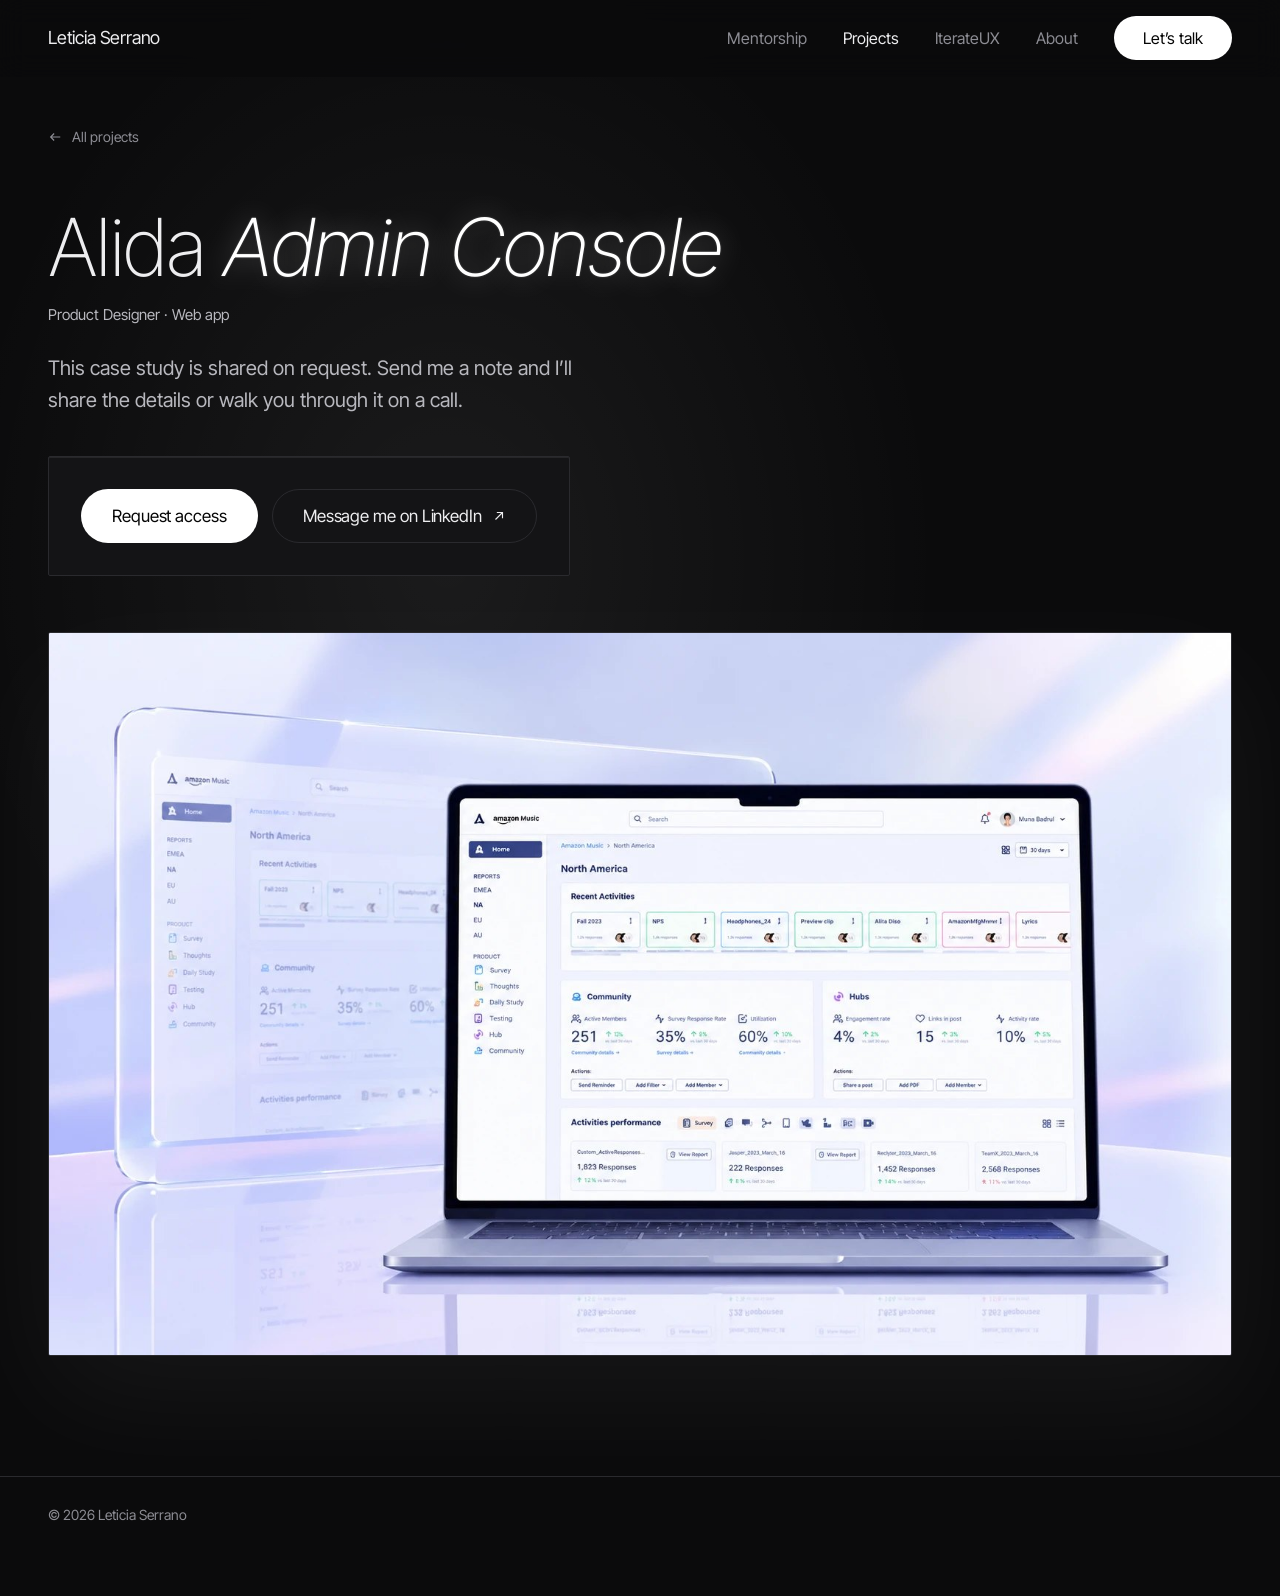
==== case-study/alida-admin-console.html @ 57ed372b "Leticia Serrano portfolio Static site for serranoleticia.com: home page, password-protected MentorHo" ====
<!doctype html>
<html lang="en" class="no-js">
<head>
  <meta charset="utf-8">
  <meta name="viewport" content="width=device-width, initial-scale=1">
  <title>Alida Admin Console · Leticia Serrano</title>
  <meta name="description" content="Alida Admin Console: case study shared on request.">
  <meta name="theme-color" content="#0b0b0c">
  <link rel="preconnect" href="https://fonts.googleapis.com">
  <link rel="preconnect" href="https://fonts.gstatic.com" crossorigin>
  <link rel="stylesheet" href="https://fonts.googleapis.com/css2?family=Inter+Tight:ital,wght@0,200;0,300;0,400;0,500;1,200;1,300&display=swap">
  <link rel="stylesheet" href="../assets/styles.css">
</head>
<body>
  <a class="skip" href="#main">Skip to content</a>
  <header class="nav">
    <div class="wrap nav__inner">
      <a class="nav__brand" href="../index.html">Leticia Serrano</a>
      <button class="nav__toggle" type="button" aria-expanded="false" aria-controls="nav-links">Menu</button>
      <ul class="nav__links" id="nav-links">
        <li><a href="../index.html#mentoring">Mentorship</a></li>
        <li><a href="../index.html#projects" aria-current="page">Projects</a></li>
        <li><a href="../index.html#iterateux">IterateUX</a></li>
        <li><a href="../index.html#about">About</a></li>
        <li><a class="btn btn--primary" href="../index.html#contact">Let’s talk</a></li>
      </ul>
    </div>
  </header>
  <main id="main">
    <section class="cs-hero gate">
      <div class="wrap">
        <a class="back" href="../index.html#projects"><svg class="arrow" viewBox="0 0 16 16" fill="none" stroke="currentColor" stroke-width="1.3" aria-hidden="true"><path d="M14 8H3M7 4L3 8l4 4"/></svg> All projects</a>
        <h1 class="display gate__title">Alida <span class="lit">Admin Console</span></h1>
        <p class="meta">Product Designer · Web app</p>
        <p class="body-l gate__lede">This case study is shared on request. Send me a note and I’ll share the details or walk you through it on a call.</p>
        <div class="card gate__form gate__form--request">
          <a class="btn btn--primary btn--lg" href="../index.html#contact">Request access</a>
          <a class="btn btn--ghost btn--lg" href="https://www.linkedin.com/in/leticiacserrano/" target="_blank" rel="noopener">Message me on LinkedIn <svg class="arrow arrow--ne" viewBox="0 0 16 16" fill="none" stroke="currentColor" stroke-width="1.3" aria-hidden="true"><path d="M4 12L12 4M5.5 4H12v6.5"/></svg></a>
        </div>
        <figure class="request__shot"><img src="../assets/img/alida-console.jpg" alt="Alida admin console on a laptop: recent activities, community and hub metrics" width="1605" height="980"></figure>
      </div>
    </section>
  </main>
  <footer class="footer">
    <div class="wrap footer__inner">
      <span class="label">© <span data-year>2026</span> Leticia Serrano</span>
    </div>
  </footer>
  <script src="../assets/site.js"></script>
</body>
</html>
---- assets/styles.css ----
/* ==========================================================================
   Leticia Serrano — Portfolio Design System
   "Dark room. Light on the proof."
   Monochrome. Light is the only accent, and it lands on evidence.
   ========================================================================== */

:root {
  /* Ink scale — no hue. Text tokens are >= 4.5:1 on --room. */
  --void: #050505;
  --room: #0b0b0c;      /* bg */
  --surface: #141416;
  --raised: #1e1e21;
  --line: #2a2a2e;      /* 1px */
  --muted: #8c8c93;     /* 5.9:1 */
  --soft: #b8b8be;      /* body */
  --ink: #ededef;       /* text */
  --light: #ffffff;     /* highlight only */

  /* Light tokens */
  --spot: radial-gradient(ellipse 60% 50% at 50% 35%, rgba(255,255,255,.075), transparent 70%);
  --rim: inset 0 1px 0 rgba(255,255,255,.08);
  --glow-text: 0 0 28px rgba(255,255,255,.35), 0 0 2px rgba(255,255,255,.25);
  --glow-lit: 0 0 80px rgba(255,255,255,.10), 0 0 24px rgba(255,255,255,.08);
  --beam: linear-gradient(90deg, transparent, rgba(255,255,255,.55), transparent);

  /* Type */
  --sans: "Inter Tight", system-ui, -apple-system, "Segoe UI", sans-serif;

  /* Layout */
  --max: 1268px;
  --gutter: clamp(16px, 5vw, 48px);
  --section: clamp(96px, 14vw, 176px);
  --radius: 2px;
  --ease: cubic-bezier(.2,.7,.2,1);
}

*,
*::before,
*::after { box-sizing: border-box; }

html { -webkit-text-size-adjust: 100%; scroll-behavior: smooth; }
@media (prefers-reduced-motion: reduce) {
  html { scroll-behavior: auto; }
  *, *::before, *::after { transition: none !important; animation: none !important; }
}

body {
  margin: 0;
  background: var(--room);
  color: var(--ink);
  font-family: var(--sans);
  font-size: 16px;
  line-height: 1.65;
  font-weight: 400;
  -webkit-font-smoothing: antialiased;
  -moz-osx-font-smoothing: grayscale;
  overflow-x: hidden;
}

img { display: block; max-width: 100%; height: auto; }
[hidden] { display: none !important; }
a { color: inherit; text-decoration: none; }
button { font: inherit; color: inherit; }
::selection { background: var(--light); color: var(--void); }

:focus-visible {
  outline: 1px solid var(--light);
  outline-offset: 4px;
  border-radius: 2px;
}

.skip {
  position: absolute; left: 16px; top: -60px; z-index: 100;
  background: var(--light); color: var(--void); padding: 10px 16px; border-radius: 999px;
}
.skip:focus { top: 16px; }

.wrap { width: 100%; max-width: calc(var(--max) + var(--gutter) * 2); margin: 0 auto; padding: 0 var(--gutter); }
.section { padding: var(--section) 0 0; position: relative; }
.section--spot::before {
  content: ""; position: absolute; inset: 0; background: var(--spot); pointer-events: none; z-index: -1;
}

/* ---------- Typography scale (weight rises as size falls) ---------- */
.display-xl { font-size: clamp(56px, 10vw, 128px); line-height: .95; font-weight: 200; letter-spacing: -.045em; margin: 0; }
.display    { font-size: clamp(44px, 7vw, 80px);   line-height: 1;   font-weight: 200; letter-spacing: -.04em;  margin: 0; }
.h1         { font-size: clamp(36px, 5vw, 56px);   line-height: 1.05; font-weight: 300; letter-spacing: -.03em; margin: 0; }
.h2         { font-size: clamp(28px, 3.4vw, 36px); line-height: 1.15; font-weight: 300; letter-spacing: -.02em; margin: 0; }
.h3         { font-size: 24px; line-height: 1.3; font-weight: 400; letter-spacing: -.01em; margin: 0; }
.body-l     { font-size: clamp(18px, 1.6vw, 20px); line-height: 1.6; font-weight: 400; color: var(--soft); margin: 0; }
.body       { font-size: 16px; line-height: 1.65; color: var(--soft); margin: 0; }
.small      { font-size: 14px; line-height: 1.55; color: var(--muted); margin: 0; }
/* Small labels: Inter, normal case (the system no longer uses a monospace face) */
.label {
  font-family: var(--sans); font-size: 14px; line-height: 1.4; font-weight: 400;
  letter-spacing: 0; color: var(--muted); margin: 0;
}

/* The accent: lit, slanted, 1–3 words per headline. */
.lit {
  font-style: italic; font-weight: 200; color: var(--light); text-shadow: var(--glow-text);
}
.glow { color: var(--light); text-shadow: var(--glow-text); }
.placeholder { color: var(--muted); font-style: normal; }

/* ---------- Navigation ---------- */
.nav {
  position: sticky; top: 0; z-index: 50;
  background: rgba(11,11,12,.72);
  backdrop-filter: saturate(140%) blur(14px);
  -webkit-backdrop-filter: saturate(140%) blur(14px);
  border-bottom: 1px solid transparent;
  transition: border-color .3s var(--ease);
}
.nav.is-scrolled { border-bottom-color: var(--line); }
.nav__inner { display: flex; align-items: center; justify-content: space-between; gap: 24px; height: 76px; }
.nav__brand { font-size: 18px; letter-spacing: -.01em; color: var(--ink); white-space: nowrap; }
.nav__links { display: flex; align-items: center; gap: 36px; list-style: none; margin: 0; padding: 0; }
.nav__links a:not(.btn) { color: var(--muted); font-size: 16px; transition: color .2s; }
.nav__links a:not(.btn):hover, .nav__links a[aria-current="page"] { color: var(--ink); }
.nav__toggle {
  display: none; background: none; border: 1px solid var(--line); border-radius: 999px;
  height: 44px; padding: 0 18px; cursor: pointer; font-size: 15px;
}
@media (max-width: 820px) {
  .nav__toggle { display: inline-flex; align-items: center; }
  .nav__links {
    position: absolute; top: 76px; left: 0; right: 0;
    flex-direction: column; align-items: stretch; gap: 0;
    background: var(--room); border-bottom: 1px solid var(--line);
    padding: 8px var(--gutter) 24px;
    display: none;
  }
  .nav.is-open .nav__links { display: flex; }
  .nav__links li a:not(.btn) { display: block; padding: 14px 0; border-bottom: 1px solid var(--line); font-size: 18px; }
  .nav__links li:last-child { margin-top: 20px; }
  .nav__links .btn { width: 100%; }
}

/* ---------- Buttons ---------- */
.btn {
  display: inline-flex; align-items: center; justify-content: center; gap: 10px;
  min-height: 44px; padding: 0 28px; border-radius: 999px;
  font-size: 16px; font-weight: 400; letter-spacing: -.005em; white-space: nowrap;
  border: 1px solid transparent; cursor: pointer;
  transition: box-shadow .25s var(--ease), border-color .25s var(--ease), background .25s var(--ease);
}
.btn--lg { min-height: 54px; padding: 0 30px; font-size: 17px; }
/* Primary = the only white fill on a screen; hover adds light, never colour. */
.btn--primary { background: var(--light); color: var(--void); }
.btn--primary:hover { box-shadow: 0 0 0 4px rgba(255,255,255,.08), 0 0 32px rgba(255,255,255,.28); }
.btn--ghost { background: transparent; color: var(--ink); border-color: var(--line); }
.btn--ghost:hover { border-color: var(--muted); box-shadow: 0 0 24px rgba(255,255,255,.06); }

.link {
  display: inline-flex; align-items: center; gap: 12px;
  color: var(--ink); padding-bottom: 8px; border-bottom: 1px solid var(--line);
  transition: border-color .25s var(--ease), color .25s;
}
.link:hover { border-color: var(--ink); color: var(--light); }
.link .arrow { transition: transform .25s var(--ease); }
.link:hover .arrow { transform: translateX(3px); }
.link:hover .arrow--ne { transform: translate(2px,-2px); }
.back { display: inline-flex; align-items: center; gap: 10px; color: var(--muted); font-size: 14px; }
.back:hover { color: var(--ink); }

.arrow { width: 14px; height: 14px; flex: none; }

/* ---------- Tags ---------- */
.tags { display: flex; flex-wrap: wrap; gap: 8px; list-style: none; margin: 0; padding: 0; }
.tag {
  font-family: var(--sans); font-size: 13px;
  padding: 5px 13px; border: 1px solid var(--line); border-radius: 999px; color: var(--soft);
}

/* ---------- Cards ---------- */
.card {
  background: var(--surface); border: 1px solid var(--line); border-radius: var(--radius);
  box-shadow: var(--rim);
}
/* The inverted (lit) card: brightest object in the system, reserved for what customers said. */
.card--lit {
  background: var(--ink); color: var(--void); border-color: var(--ink);
  box-shadow: var(--glow-lit);
}
.card--lit .label { color: #55555b; }
.card--lit .body, .card--lit .small { color: #3a3a3f; }

/* ---------- Hairline / beam ---------- */
.rule { height: 1px; background: var(--line); border: 0; margin: 0; }
.beam { height: 1px; background: var(--beam); border: 0; margin: 0; opacity: .5; }

/* ---------- Reveal on scroll ---------- */
.reveal { opacity: 0; transform: translateY(16px); transition: opacity .9s var(--ease), transform .9s var(--ease); }
.reveal.is-in { opacity: 1; transform: none; }
.no-js .reveal { opacity: 1; transform: none; }

/* ==========================================================================
   Home
   ========================================================================== */

.hero { position: relative; padding: clamp(96px, 16vw, 176px) 0 0; isolation: isolate; }
.hero::before {
  content: ""; position: absolute; inset: -76px 0 0; z-index: -1; pointer-events: none;
  background: radial-gradient(ellipse 55% 60% at 40% 30%, rgba(255,255,255,.07), transparent 70%);
}
.hero__title { max-width: 16ch; }
.hero__lede { max-width: 36ch; margin: 40px 0 0; }
.hero__ctas { display: flex; flex-wrap: wrap; gap: 16px; margin-top: 44px; }

/* Hero second row: lede + CTAs, with the interview beside them */
.hero__row { display: grid; grid-template-columns: minmax(0, 1fr) minmax(0, 520px); gap: clamp(32px, 5vw, 72px); align-items: start; }
.hero__row > * { min-width: 0; }

/* Full-screen photo hero. The portrait sits right and fades into the room behind the text;
   a soft light follows the cursor and reveals the original colour (pointer devices only). */
.hero--photo { min-height: calc(100vh - 76px); padding-top: clamp(80px, 12vw, 150px); }
.hero--photo::before { display: none; }
.hero__photo { position: absolute; inset: 0; z-index: -1; overflow: hidden; background: var(--room); }
/* The frame is one screen tall, so a taller hero never zooms the face; it fades out at the bottom */
.hero__frame {
  position: absolute; top: 0; right: 0; width: min(78%, 1400px); height: calc(100vh - 76px); max-height: 100%;
  -webkit-mask-image: linear-gradient(to bottom, #000 72%, transparent 100%); mask-image: linear-gradient(to bottom, #000 72%, transparent 100%);
}
.hero__img {
  position: absolute; inset: 0; width: 100%; height: 100%;
  object-fit: cover; object-position: 50% 22%; filter: grayscale(1) contrast(1.05) brightness(.9);
}
.hero__img--color {
  filter: none; opacity: 0; transition: opacity .6s var(--ease);
  -webkit-mask-image: radial-gradient(circle var(--r, 260px) at var(--mx, 50%) var(--my, 40%), #000 0%, #000 30%, transparent 72%);
          mask-image: radial-gradient(circle var(--r, 260px) at var(--mx, 50%) var(--my, 40%), #000 0%, #000 30%, transparent 72%);
}
.hero__photo.is-lit .hero__img--color { opacity: 1; }
.hero__shade {
  position: absolute; inset: 0; pointer-events: none;
  background:
    linear-gradient(90deg, var(--room) 0%, rgba(11,11,12,.85) 10%, rgba(11,11,12,.35) 30%, transparent 48%);
}
.hero--photo .hero__title { max-width: 11ch; font-size: clamp(52px, 7.2vw, 104px); }
.hero--photo .hero__row { grid-template-columns: minmax(0, 560px); }
.hero--photo .video { max-width: 440px; }
@media (max-width: 760px) {
  /* Phones: the portrait becomes a banner above the text instead of sitting behind it */
  .hero--photo { min-height: 0; padding-top: 0; }
  .hero__photo { position: relative; inset: auto; height: min(62vh, 520px); z-index: 0; margin-bottom: 8px; }
  .hero__frame { width: 100%; height: 100%; max-height: none; -webkit-mask-image: none; mask-image: none; }
  .hero__img { object-position: 54% 18%; }
  .hero__shade { background: linear-gradient(to top, var(--room) 0%, rgba(11,11,12,.4) 22%, transparent 45%); }
}
@media (max-width: 900px) { .hero__row { grid-template-columns: 1fr; } }

/* Video card: a quiet facade until clicked. Not lit: the headline keeps the light. */
.video { margin: 40px 0 0; }
.video__play, .video iframe {
  display: block; width: 100%; max-width: 100%; aspect-ratio: 16 / 9; border-radius: var(--radius);
  border: 1px solid var(--line); box-shadow: var(--rim);
}
.video__play {
  position: relative; cursor: pointer; text-align: left; padding: 22px;
  background: radial-gradient(ellipse 70% 80% at 30% 20%, var(--raised), var(--surface) 70%);
  display: flex; flex-direction: column; justify-content: flex-end; gap: 6px;
  transition: border-color .25s var(--ease), box-shadow .25s var(--ease);
}
.video__play:hover { border-color: var(--muted); box-shadow: var(--rim), 0 0 40px rgba(255,255,255,.06); }
.video__play { overflow: hidden; isolation: isolate; }
.video__thumb {
  position: absolute; inset: 0; width: 100%; height: 100%; object-fit: cover; z-index: -2;
  filter: grayscale(1) contrast(1.05) brightness(.82); transition: filter .4s var(--ease), transform 1.2s var(--ease);
}
/* Fade behind the label so it stays readable over any frame */
.video__play.has-thumb::before {
  content: ""; position: absolute; inset: 0; z-index: -1; pointer-events: none;
  background: linear-gradient(to top, rgba(5,5,5,.88) 0%, rgba(5,5,5,.35) 45%, rgba(5,5,5,.1) 100%);
}
/* Hover reveals the original colour (pointer devices only, so a tap never leaves it stuck in colour) */
@media (hover: hover) { .video__play:hover .video__thumb { filter: grayscale(0) contrast(1) brightness(.9); transform: scale(1.015); } }
.video__play.has-thumb .video__icon { background: rgba(11,11,12,.55); backdrop-filter: blur(6px); -webkit-backdrop-filter: blur(6px); }
.video__icon {
  position: absolute; top: 50%; left: 50%; transform: translate(-50%, -50%);
  width: 64px; height: 64px; border-radius: 50%; display: grid; place-items: center;
  border: 1px solid var(--muted); color: var(--ink); padding-left: 3px;
  transition: border-color .25s, color .25s;
}
.video__play:hover .video__icon { border-color: var(--light); color: var(--light); }
@media (max-width: 520px) { .video__icon { top: 20px; left: 20px; transform: none; width: 48px; height: 48px; } }
.video__title { font-size: 22px; font-weight: 300; letter-spacing: -.015em; color: var(--ink); }
.video__cap { margin-top: 16px; font-size: 15px; }

.stats {
  display: grid; grid-template-columns: repeat(4, minmax(0,1fr)); gap: 32px;
  margin-top: clamp(96px, 12vw, 150px); padding-top: 32px; border-top: 1px solid var(--line);
}
.stat__value { font-size: clamp(40px, 4.4vw, 52px); line-height: 1.1; font-weight: 200; letter-spacing: -.035em; color: var(--ink); }
.stat__value--text { font-size: 20px; font-weight: 400; letter-spacing: -.01em; line-height: 1.4; padding-top: 4px; }
.stat__label { color: var(--muted); font-size: 15px; margin-top: 6px; }
@media (max-width: 900px) { .stats { grid-template-columns: repeat(2, minmax(0,1fr)); row-gap: 40px; } }

.section-head { display: flex; justify-content: space-between; align-items: end; gap: 24px; flex-wrap: wrap; margin-bottom: 56px; }

/* Projects */
.projects { display: grid; gap: 32px; }
.project {
  display: grid; grid-template-columns: minmax(0, 1.85fr) minmax(0, 1fr);
  background: var(--surface); border: 1px solid var(--line); border-radius: var(--radius);
  overflow: hidden; box-shadow: var(--rim);
  transition: border-color .3s var(--ease);
}
.project:hover { border-color: #3a3a3f; }
.project__media { background: #f2f2f3; display: grid; place-items: center; overflow: hidden; min-height: 280px; }
.project__media img { width: 100%; height: 100%; object-fit: cover; transition: transform 1.2s var(--ease); }
.project:hover .project__media img { transform: scale(1.015); }
.project__media--empty {
  background: radial-gradient(ellipse at 40% 30%, #2a2a2e, var(--surface) 75%);
  color: var(--muted); font-family: var(--sans); font-size: 12px;
}
.project__body { padding: clamp(24px, 3vw, 40px); display: flex; flex-direction: column; gap: 18px; }
.project__title { font-size: clamp(24px, 2.4vw, 30px); line-height: 1.15; font-weight: 300; letter-spacing: -.02em; margin: 0; }
.project__meta { font-size: 14px; color: var(--ink); padding-top: 18px; border-top: 1px solid var(--line); }
.project__metric { display: flex; align-items: center; gap: 18px; margin: 8px 0; }
.project__metric .num { font-size: clamp(48px, 5vw, 64px); font-weight: 200; letter-spacing: -.04em; line-height: 1; white-space: nowrap; }
.project__metric .what { font-size: 14px; color: var(--soft); line-height: 1.45; max-width: 18ch; }
.project__body .link { align-self: flex-start; margin-top: auto; font-size: 15px; }
@media (max-width: 900px) {
  .project { grid-template-columns: 1fr; }
  .project__media { min-height: 220px; aspect-ratio: 16/10; }
}

/* IterateUX */
.split { display: grid; grid-template-columns: minmax(0,1fr) minmax(0,1fr); gap: clamp(40px, 6vw, 72px); align-items: center; }
@media (max-width: 900px) { .split { grid-template-columns: 1fr; } }
.metrics-2 { display: grid; grid-template-columns: 1fr 1fr; gap: 24px; padding-top: 32px; margin-top: 36px; border-top: 1px solid var(--line); }
.big-num { font-size: clamp(52px, 6vw, 76px); line-height: 1; font-weight: 200; letter-spacing: -.045em; }
.photo { position: relative; border-radius: var(--radius); overflow: hidden; border: 1px solid var(--line); }
.photo::after { content: ""; position: absolute; inset: 0; box-shadow: inset 0 0 120px rgba(0,0,0,.25); pointer-events: none; }
.photo--glow { box-shadow: 0 30px 120px rgba(255,255,255,.06); }

/* About */
.about { display: grid; grid-template-columns: minmax(0, 1fr) minmax(0, 1fr); gap: clamp(40px, 5vw, 76px); align-items: start; }
@media (max-width: 980px) { .about { grid-template-columns: 1fr; } }
.carousel { position: relative; }
.carousel__track { position: relative; aspect-ratio: 4 / 5; max-width: 100%; overflow: hidden; background: var(--surface); border-radius: var(--radius); }
.carousel__slide { position: absolute; inset: 0; opacity: 0; transition: opacity .7s var(--ease); }
.carousel__slide.is-active { opacity: 1; }
/* Photos display in grayscale: the system is monochrome. Remove the filter to show them in colour. */
.carousel__slide img { width: 100%; height: 100%; object-fit: cover; object-position: 50% 30%; filter: grayscale(1) contrast(1.04); transition: filter .6s var(--ease); }
/* Hover reveals the original colour (pointer devices only) */
@media (hover: hover) { .carousel__track:hover .carousel__slide img { filter: grayscale(0) contrast(1); } }
/* Wide variant (IterateUX team): 4:3 group photos, with the section's glow */
.carousel--wide .carousel__track { aspect-ratio: 4 / 3; box-shadow: 0 30px 120px rgba(255,255,255,.06); border: 1px solid var(--line); }
.carousel--wide .carousel__slide img { object-position: 50% 50%; }
/* Controls sit below the photo so they never cover a face */
.carousel__foot { display: flex; justify-content: space-between; align-items: center; gap: 16px; margin-top: 20px; }
.carousel__foot .carousel__dots { margin-top: 0; }
.carousel__foot .carousel__btns { position: static; }
.carousel__foot .carousel__btn { background: var(--raised); border: 1px solid var(--line); }
/* A wider-than-frame shot (video call grid) is shown whole, not cropped */
.carousel__slide--fit { display: grid; place-items: center; background: var(--void); }
.carousel__slide--fit img { height: auto; object-fit: contain; }
.carousel__slide--empty { display: grid; place-items: center; font-family: var(--sans); font-size: 12px; color: var(--muted); background: radial-gradient(ellipse at 40% 30%, #26262a, var(--surface) 75%); }
.carousel__btns { position: absolute; right: 24px; bottom: 24px; display: flex; gap: 10px; }
.carousel__btn {
  width: 48px; height: 48px; border-radius: 50%; border: 0; cursor: pointer;
  background: rgba(40,40,44,.75); color: var(--ink); display: grid; place-items: center;
  backdrop-filter: blur(8px); -webkit-backdrop-filter: blur(8px); transition: background .2s;
}
.carousel__btn:hover { background: rgba(60,60,66,.9); }
.carousel__dots { display: flex; gap: 10px; margin-top: 28px; }
.carousel__dot { width: 24px; height: 24px; border: 0; background: none; padding: 0; cursor: pointer; display: grid; place-items: center; }
.carousel__dot::before { content: ""; width: 14px; height: 2px; background: var(--line); transition: width .3s var(--ease), background .3s; }
.carousel__dot[aria-current="true"] { width: 44px; }
.carousel__dot[aria-current="true"]::before { width: 34px; background: var(--light); box-shadow: 0 0 10px rgba(255,255,255,.5); }

.quote { padding: clamp(24px, 3vw, 34px); }
.quote__text { font-size: clamp(22px, 2.2vw, 28px); line-height: 1.3; font-weight: 400; letter-spacing: -.015em; margin: 0; color: var(--void); }
.quote__cite { display: block; margin-top: 20px; font-size: 14px; font-style: normal; color: #4a4a50; }
.logos { margin-top: 40px; padding-top: 32px; border-top: 1px solid var(--line); }
.about-personal { margin-top: 16px; font-size: 17px; }
.logos img { width: min(100%, 460px); mix-blend-mode: lighten; filter: grayscale(1) brightness(1.05); }

/* Process: interactive two-track flow, closed by the customer-feedback loop */
.flow { margin-top: 0; }
.flow-svg { display: block; width: 100%; max-width: 100%; height: auto; overflow: visible; font-family: var(--sans); }
.flow-divider { stroke: var(--line); stroke-width: 1; stroke-dasharray: 5 6; }
.flow-phase { fill: var(--ink); font-size: 16px; font-weight: 500; letter-spacing: -.005em; }
.flow-track { fill: var(--muted); font-size: 15px; }
.flow-edge { fill: none; stroke: var(--line); stroke-width: 1.5; transition: stroke .5s var(--ease); }
.flow-edge.is-done { stroke: var(--soft); }
.flow-arrowhead { fill: none; stroke: var(--muted); stroke-width: 1.5; stroke-linecap: round; stroke-linejoin: round; }
.flow-node { cursor: pointer; outline: none; }
.flow-node rect { fill: var(--surface); stroke: var(--line); stroke-width: 1; transition: fill .35s var(--ease), stroke .35s var(--ease); }
.flow-node text { fill: var(--soft); font-size: 16px; pointer-events: none; transition: fill .35s var(--ease); }
.flow-node:hover rect { stroke: var(--muted); }
.flow-node:hover text { fill: var(--ink); }
.flow-node:focus-visible rect { stroke: var(--light); stroke-width: 1.5; }
.flow-node.is-active rect { fill: var(--ink); stroke: var(--ink); }
.flow-node.is-active text { fill: var(--void); }
.flow-node.is-active { filter: drop-shadow(0 0 18px rgba(255,255,255,.28)); }
/* The loop is the lit element of this section */
.flow-node--lit rect { fill: var(--ink); stroke: var(--ink); }
.flow-node--lit text { fill: var(--void); font-weight: 500; font-size: 15px; }
.flow-node--lit { filter: drop-shadow(0 0 14px rgba(255,255,255,.16)); }
.flow-node--lit:hover rect { stroke: var(--light); }
.flow-node--lit:hover text { fill: var(--void); }
.flow-node--lit.is-active { filter: drop-shadow(0 0 26px rgba(255,255,255,.45)); }

.flow-ai { fill: var(--soft); font-family: var(--sans); font-size: 11px; pointer-events: none; }
.flow-node--ai rect { stroke-dasharray: none; }
.flow-node.is-active .flow-ai { fill: #55555b; }
.flow-head { display: flex; justify-content: space-between; align-items: flex-end; gap: 24px 40px; flex-wrap: wrap; margin-top: 32px; }
.flow-intro { max-width: 52ch; margin: 0; }
.flow-switch { display: flex; align-items: center; gap: 16px; flex-wrap: wrap; }
.flow-switch .seg { margin-top: 0; }
.flow-mode { margin-top: 40px; }
.flow-item__ai { margin-top: 6px; padding: 1px 8px; border: 1px solid var(--line); border-radius: 999px; font-family: var(--sans); font-size: 11px; color: var(--muted); }
.flow-item.is-active .flow-item__ai { color: #55555b; border-color: #c9c9ce; }
.flow-changes { list-style: none; margin: 40px 0 0; padding: 0; display: grid; grid-template-columns: repeat(3, minmax(0, 1fr)); gap: 24px; }
.flow-changes li { border-top: 1px solid var(--line); padding-top: 18px; min-width: 0; }
.flow-changes p { margin: 10px 0 0; color: var(--soft); font-size: 15px; line-height: 1.6; }
@media (max-width: 760px) { .flow-changes { grid-template-columns: 1fr; } }
.flow-list { display: none; list-style: none; margin: 0; padding: 0; }
.flow-item {
  width: 100%; display: flex; flex-direction: column; align-items: flex-start; gap: 2px; text-align: left;
  min-height: 56px; padding: 12px 16px; background: var(--surface); border: 1px solid var(--line); border-radius: var(--radius);
  cursor: pointer; transition: background .3s var(--ease), border-color .3s;
}
.flow-list li + li { margin-top: 22px; position: relative; }
.flow-list li + li::before { content: ""; position: absolute; left: 24px; top: -22px; height: 22px; width: 1px; background: var(--line); }
.flow-item__phase { font-family: var(--sans); font-size: 11px; color: var(--muted); }
.flow-item__label { font-size: 17px; color: var(--ink); }
.flow-item.is-active { background: var(--ink); border-color: var(--ink); box-shadow: 0 0 24px rgba(255,255,255,.18); }
.flow-item.is-active .flow-item__label { color: var(--void); }
.flow-item.is-active .flow-item__phase { color: #55555b; }
.flow-item--lit { border-style: dashed; border-color: var(--muted); }

.flow-panel {
  display: flex; justify-content: space-between; align-items: flex-end; gap: 24px; flex-wrap: wrap;
  margin-top: 40px; padding-top: 28px; border-top: 1px solid var(--line); min-height: 150px;
}
.flow-detail { max-width: 58ch; min-width: 0; }
.flow-detail__title { font-size: clamp(24px, 2.4vw, 30px); font-weight: 300; letter-spacing: -.02em; margin: 10px 0 8px; }
.flow-controls { display: flex; align-items: center; gap: 18px; }
@media (max-width: 760px) {
  .flow-svg { display: none; }
  .flow-list { display: block; }
}

/* Mentoring */
/* Two session cards + the mentorship video in one row */
.offers { display: grid; grid-template-columns: minmax(0, 1fr) minmax(0, 1fr) minmax(0, 1.7fr); gap: 20px; margin-top: 48px; align-items: stretch; }
.offers__video { display: grid; gap: 14px; min-width: 0; }
.offers__video .video { margin: 0; }
@media (max-width: 1100px) { .offers { grid-template-columns: minmax(0, 1fr) minmax(0, 1fr); } .offers__video { grid-column: 1 / -1; } }
@media (max-width: 640px) { .offers { grid-template-columns: 1fr; } }
.offer { padding: 24px 26px; display: flex; flex-direction: column; }
.offer__name { font-size: 22px; font-weight: 300; letter-spacing: -.015em; margin: 0; }
.offer .body { font-size: 15px; }
.offer__head { display: flex; justify-content: space-between; align-items: baseline; gap: 12px; }
.offer__price { font-size: clamp(40px, 4vw, 48px); font-weight: 200; letter-spacing: -.04em; line-height: 1; margin: 20px 0 14px; }
.offer .btn { align-self: flex-start; margin-top: auto; }
.offer .body { margin-bottom: 22px; }
.qr { width: 134px; padding: 0; background: #fff; border-radius: 2px; box-shadow: 0 0 40px rgba(255,255,255,.12); flex: none; }
.qr { display: block; transition: box-shadow .25s var(--ease); }
.qr:hover { box-shadow: 0 0 0 4px rgba(255,255,255,.08), 0 0 48px rgba(255,255,255,.22); }
.qr img { width: 100%; height: auto; }
.mentoring-head { display: flex; justify-content: space-between; align-items: center; gap: 32px; }
@media (max-width: 720px) { .qr { display: none; } }

/* Testimonials */
.testimonials { display: grid; grid-template-columns: 1fr 1fr; gap: 24px; margin-top: 56px; }
@media (max-width: 900px) { .testimonials { grid-template-columns: 1fr; } }
.testimonial { padding: clamp(28px, 3vw, 42px); display: flex; flex-direction: column; }
.testimonial--dark .quote__text { color: var(--ink); }
.testimonial--dark .testimonial__body { color: var(--soft); }
.testimonial--dark .testimonial__who { border-top-color: var(--line); }
.testimonial--dark .testimonial__name { color: var(--ink); }
.testimonial--dark .testimonial__role { color: var(--muted); }
.testimonial__body { margin: 24px 0 0; font-size: 16px; line-height: 1.7; color: #3a3a3f; }
.testimonial__body p { margin: 0 0 14px; }
.testimonial__who { margin-top: auto; padding-top: 22px; border-top: 1px solid #c9c9ce; }
.testimonial__name { font-weight: 500; color: var(--void); font-size: 16px; }
.testimonial__role { font-size: 14px; color: #55555b; }
.testimonial__spacer { flex: 1; min-height: 32px; }

/* Contact / footer */
.contact { padding: var(--section) 0 clamp(64px, 8vw, 96px); position: relative; isolation: isolate; }
.contact::before {
  content: ""; position: absolute; inset: 0; z-index: -1; pointer-events: none;
  background: radial-gradient(ellipse 50% 60% at 30% 50%, rgba(255,255,255,.06), transparent 70%);
}
.contact__links { display: flex; flex-wrap: wrap; gap: 28px; margin-top: 44px; }
.contact__grid { display: grid; grid-template-columns: minmax(0, 1fr) minmax(0, 520px); gap: clamp(40px, 6vw, 88px); align-items: start; }
@media (max-width: 900px) { .contact__grid { grid-template-columns: 1fr; } }
.contact__email { display: flex; align-items: baseline; flex-wrap: wrap; gap: 8px 16px; margin-top: 40px; }
.contact__address { font-size: 18px; color: var(--ink); user-select: all; overflow-wrap: anywhere; }
.contact__copy {
  background: none; border: 1px solid var(--line); border-radius: 999px; color: var(--soft);
  font-family: var(--sans); font-size: 12px; min-height: 32px; padding: 0 14px; cursor: pointer;
}
.contact__copy:hover { border-color: var(--muted); color: var(--ink); }

/* Form: input style from the components page (surface fill, hairline, mono label) */
.contact-form { padding: clamp(24px, 3vw, 36px); display: grid; gap: 22px; }
.field { display: grid; gap: 10px; }
.input {
  width: 100%; min-height: 52px; padding: 14px 16px; font: inherit; font-size: 16px; color: var(--ink);
  background: var(--room); border: 1px solid var(--line); border-radius: var(--radius);
  transition: border-color .2s var(--ease), box-shadow .2s var(--ease);
}
.input::placeholder { color: var(--muted); }
.input:hover { border-color: #3a3a3f; }
.input:focus { outline: none; border-color: var(--soft); box-shadow: 0 0 0 3px rgba(255,255,255,.06); }
.input[aria-invalid="true"] { border-color: var(--soft); }
.input--area { resize: vertical; min-height: 140px; line-height: 1.6; }
.hp { position: absolute; left: -9999px; width: 1px; height: 1px; overflow: hidden; }
.contact-form__foot { display: flex; align-items: center; flex-wrap: wrap; gap: 16px 20px; }
.contact-form__status { margin: 0; flex: 1 1 200px; min-width: 0; }
.contact-form__status.is-ok { color: var(--ink); }
.contact-form__status.is-error { color: var(--ink); }
.btn[disabled] { opacity: .6; cursor: progress; }

.footer { border-top: 1px solid var(--line); padding: 28px 0 40px; }
.footer__inner { display: flex; justify-content: space-between; gap: 16px; flex-wrap: wrap; }

/* ==========================================================================
   Case study
   ========================================================================== */
.cs-hero { padding: 48px 0 0; position: relative; isolation: isolate; }
.cs-hero::before {
  content: ""; position: absolute; inset: -76px 0 -120px; z-index: -1; pointer-events: none;
  background: radial-gradient(ellipse 55% 55% at 35% 35%, rgba(255,255,255,.065), transparent 70%);
}
.cs-hero .display { margin-top: 56px; max-width: 16ch; }
.cs-hero .meta { margin-top: 24px; color: var(--soft); font-size: 15px; }
.cs-metrics { display: grid; grid-template-columns: repeat(3, minmax(0,1fr)); gap: 32px; margin-top: 56px; padding-top: 40px; border-top: 1px solid var(--line); }
.cs-metrics .num { font-size: clamp(44px, 5vw, 64px); font-weight: 200; letter-spacing: -.04em; line-height: 1; }
.cs-metrics .what { margin-top: 10px; font-size: 14px; color: var(--soft); }
@media (max-width: 640px) { .cs-metrics { grid-template-columns: 1fr; gap: 28px; } }

.cs-row { display: grid; grid-template-columns: minmax(0, 1fr) minmax(0, 1.55fr); gap: clamp(32px, 5vw, 72px); }
@media (max-width: 820px) { .cs-row { grid-template-columns: 1fr; gap: 20px; } }
.cs-row .lead { font-size: clamp(18px, 1.6vw, 20px); color: var(--ink); line-height: 1.55; margin: 0 0 18px; }

.steps { display: grid; grid-template-columns: repeat(4, minmax(0,1fr)); gap: 24px; margin-top: 48px; list-style: none; padding: 0; counter-reset: s; }
.steps li { border-top: 1px solid var(--line); padding-top: 20px; }
.steps .n { font-family: var(--sans); font-size: 12px; color: var(--muted); }
.steps h3 { font-size: 20px; font-weight: 400; letter-spacing: -.01em; margin: 10px 0 10px; }
@media (max-width: 900px) { .steps { grid-template-columns: 1fr 1fr; } }
@media (max-width: 520px) { .steps { grid-template-columns: 1fr; } }

.insight { padding: clamp(28px, 4vw, 48px); margin-top: var(--section); }
.insight__title { font-size: clamp(24px, 2.6vw, 32px); font-weight: 300; letter-spacing: -.02em; line-height: 1.2; margin: 0; color: var(--void); max-width: 30ch; }
.insight__grid { display: grid; grid-template-columns: repeat(3, minmax(0,1fr)); gap: 24px; margin-top: 28px; padding-top: 24px; border-top: 1px solid #c9c9ce; }
.insight__grid h4 { margin: 0 0 6px; font-size: 16px; font-weight: 500; color: var(--void); }
.insight__foot { margin: 28px 0 0; color: var(--void); font-size: 16px; }
@media (max-width: 720px) { .insight__grid { grid-template-columns: 1fr; } }

.moments { display: grid; grid-template-columns: repeat(3, minmax(0,1fr)); gap: 20px; margin-top: 28px; }
.moments figure { margin: 0; }
.moments img { border-radius: var(--radius); border: 1px solid var(--line); }
.moments figcaption { margin-top: 12px; font-size: 15px; color: var(--ink); }
.parts { display: grid; grid-template-columns: repeat(3, minmax(0,1fr)); gap: 20px; margin-top: 48px; }
.parts .card { padding: 22px 24px; display: block; transition: border-color .25s; }
.parts a.card:hover { border-color: #3a3a3f; }
.parts .n { font-family: var(--sans); font-size: 12px; color: var(--muted); }
.parts h3 { font-size: 22px; font-weight: 300; letter-spacing: -.015em; margin: 8px 0 4px; }
@media (max-width: 720px) { .moments, .parts { grid-template-columns: 1fr; } }

.chapter { display: flex; justify-content: space-between; align-items: baseline; gap: 24px; flex-wrap: wrap; padding-bottom: 24px; border-bottom: 1px solid var(--line); }
.chapter .small { color: var(--soft); }

.shot { margin-top: 72px; }
.shot__head { display: flex; align-items: center; gap: 14px; }
.shot__title { font-size: clamp(22px, 2.2vw, 26px); font-weight: 300; letter-spacing: -.015em; margin: 0; }
.note-btn {
  width: 36px; height: 36px; border-radius: 50%; border: 1px solid var(--line); background: transparent;
  display: grid; place-items: center; cursor: pointer; color: var(--ink); box-shadow: 0 0 18px rgba(255,255,255,.08);
  transition: border-color .2s;
}
.note-btn:hover, .note-btn[aria-expanded="true"] { border-color: var(--muted); }
.note { margin: 14px 0 0; max-width: 64ch; color: var(--soft); }
.note[hidden] { display: none; }
.seg {
  display: inline-flex; margin-top: 20px; padding: 4px; border: 1px solid var(--line); border-radius: 999px; gap: 2px;
}
.seg button {
  min-height: 36px; padding: 0 18px; border: 0; border-radius: 999px; background: transparent; color: var(--soft);
  cursor: pointer; font-size: 14px; transition: background .2s, color .2s, box-shadow .2s;
}
.seg button[aria-pressed="true"] { background: var(--light); color: var(--void); box-shadow: 0 0 18px rgba(255,255,255,.2); }
.shot__rule { margin-top: 20px; }
.shot__frame { margin-top: 28px; position: relative; box-shadow: 0 40px 120px rgba(255,255,255,.05); }
.shot__frame img { width: 100%; border-radius: var(--radius); }
.shot__frame [data-view] { display: none; }
.shot__frame [data-view].is-shown { display: block; }
.shot__empty {
  aspect-ratio: 16 / 10; display: grid; place-items: center; text-align: center; padding: 24px;
  background: var(--surface); border: 1px dashed var(--line); border-radius: var(--radius);
  font-family: var(--sans); font-size: 12px; color: var(--muted);
}

.continue { display: flex; justify-content: space-between; align-items: center; gap: 24px; padding: 26px clamp(20px, 3vw, 28px); margin-top: var(--section); transition: border-color .25s; }
.continue:hover { border-color: #3a3a3f; }
.continue:hover .arrow { transform: translateX(3px); }
.continue .arrow { transition: transform .25s var(--ease); }
.continue h2 { font-size: clamp(22px, 2.4vw, 28px); font-weight: 300; letter-spacing: -.02em; margin: 4px 0 0; }

/* Password gate on protected case studies */
.gate { padding-bottom: clamp(64px, 10vw, 120px); }
.gate__eyebrow { margin-top: 56px; }
.gate .gate__title { margin-top: 56px; }
.gate__lede { margin-top: 24px; max-width: 44ch; }
.gate__form { margin-top: 40px; max-width: 520px; padding: clamp(22px, 3vw, 32px); display: grid; gap: 22px; }
.gate__foot { display: flex; align-items: center; flex-wrap: wrap; gap: 14px 20px; }
.gate__status { margin: 0; flex: 1 1 200px; min-width: 0; }
.gate__status.is-error { color: var(--ink); }
.gate .meta { margin-top: 16px; color: var(--soft); font-size: 15px; }
.gate__form--request { display: flex; flex-wrap: wrap; gap: 14px; align-items: center; width: fit-content; max-width: 100%; }
.request__shot { margin: 56px 0 0; border: 1px solid var(--line); border-radius: var(--radius); overflow: hidden; box-shadow: 0 40px 120px rgba(255,255,255,.05); }
.request__shot img { width: 100%; }
.gate__ask { margin-top: 28px; }
.gate__ask .link { padding-bottom: 4px; }

.outcome-num { display: flex; align-items: flex-end; flex-wrap: wrap; gap: 8px 24px; margin-top: clamp(64px, 9vw, 110px); }
.outcome-num .num { font-size: clamp(96px, 18vw, 220px); font-weight: 200; letter-spacing: -.055em; line-height: .85; }
.outcome-num .what { font-size: clamp(16px, 1.6vw, 20px); color: var(--soft); padding-bottom: 12px; }
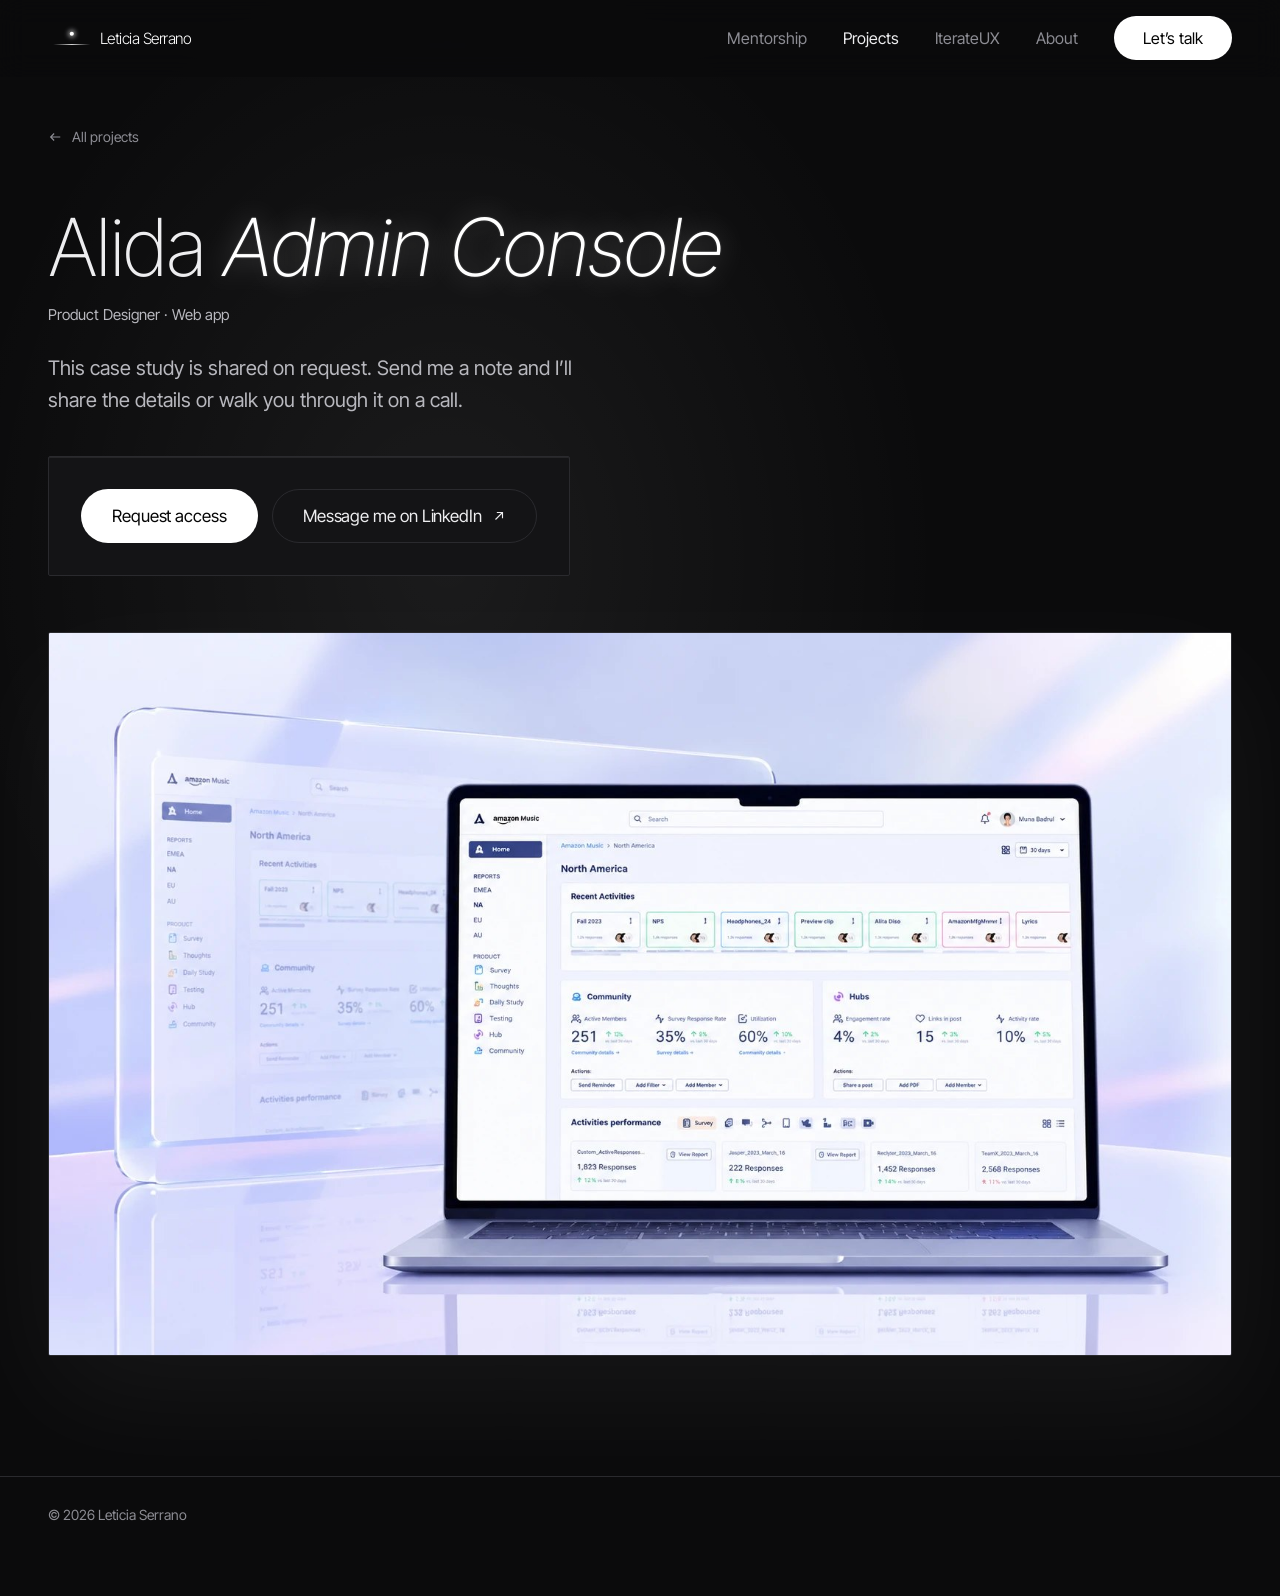
==== commit c6976f48: "feat: add logo and favicon Logo is inlined in the menu on every page so its text uses Inter Tight. C" ====
--- a/case-study/alida-admin-console.html
+++ b/case-study/alida-admin-console.html
@@ -6,6 +6,7 @@
   <title>Alida Admin Console · Leticia Serrano</title>
   <meta name="description" content="Alida Admin Console: case study shared on request.">
   <meta name="theme-color" content="#0b0b0c">
+  <link rel="icon" href="../favicon.ico" sizes="any">
   <link rel="preconnect" href="https://fonts.googleapis.com">
   <link rel="preconnect" href="https://fonts.gstatic.com" crossorigin>
   <link rel="stylesheet" href="https://fonts.googleapis.com/css2?family=Inter+Tight:ital,wght@0,200;0,300;0,400;0,500;1,200;1,300&display=swap">
@@ -15,7 +16,7 @@
   <a class="skip" href="#main">Skip to content</a>
   <header class="nav">
     <div class="wrap nav__inner">
-      <a class="nav__brand" href="../index.html">Leticia Serrano</a>
+      <a class="nav__brand" href="../index.html"><svg class="nav__logo" focusable="false" xmlns="http://www.w3.org/2000/svg" viewBox="-10 -12 420 58" role="img" aria-label="Leticia Serrano"><defs><linearGradient id="beam2" x1="0" x2="1" y1="0" y2="0"><stop offset="0" stop-color="#FFFFFF" stop-opacity="0"/><stop offset="0.5" stop-color="#FFFFFF"/><stop offset="1" stop-color="#FFFFFF" stop-opacity="0"/></linearGradient><filter id="glow2" x="-100%" y="-100%" width="300%" height="300%"><feGaussianBlur stdDeviation="5"/></filter></defs><g transform="translate(0 4.7) scale(0.8)"><circle cx="45" cy="5" r="10" fill="#FFFFFF" opacity="0.45" filter="url(#glow2)"/><circle cx="45" cy="5" r="5" fill="#FFFFFF"/><rect x="0" y="30" width="90" height="2" fill="url(#beam2)"/></g><text x="90" y="28" font-family="'Inter Tight', Inter, system-ui, sans-serif" font-size="30" font-weight="300" letter-spacing="-1" fill="#FFFFFF">Leticia Serrano</text></svg></a>
       <button class="nav__toggle" type="button" aria-expanded="false" aria-controls="nav-links">Menu</button>
       <ul class="nav__links" id="nav-links">
         <li><a href="../index.html#mentoring">Mentorship</a></li>
--- a/assets/styles.css
+++ b/assets/styles.css
@@ -114,7 +114,8 @@
 }
 .nav.is-scrolled { border-bottom-color: var(--line); }
 .nav__inner { display: flex; align-items: center; justify-content: space-between; gap: 24px; height: 76px; }
-.nav__brand { font-size: 18px; letter-spacing: -.01em; color: var(--ink); white-space: nowrap; }
+.nav__brand { display: inline-flex; align-items: center; color: var(--ink); white-space: nowrap; }
+.nav__logo { display: block; height: 30px; width: auto; max-width: 62vw; }
 .nav__links { display: flex; align-items: center; gap: 36px; list-style: none; margin: 0; padding: 0; }
 .nav__links a:not(.btn) { color: var(--muted); font-size: 16px; transition: color .2s; }
 .nav__links a:not(.btn):hover, .nav__links a[aria-current="page"] { color: var(--ink); }
